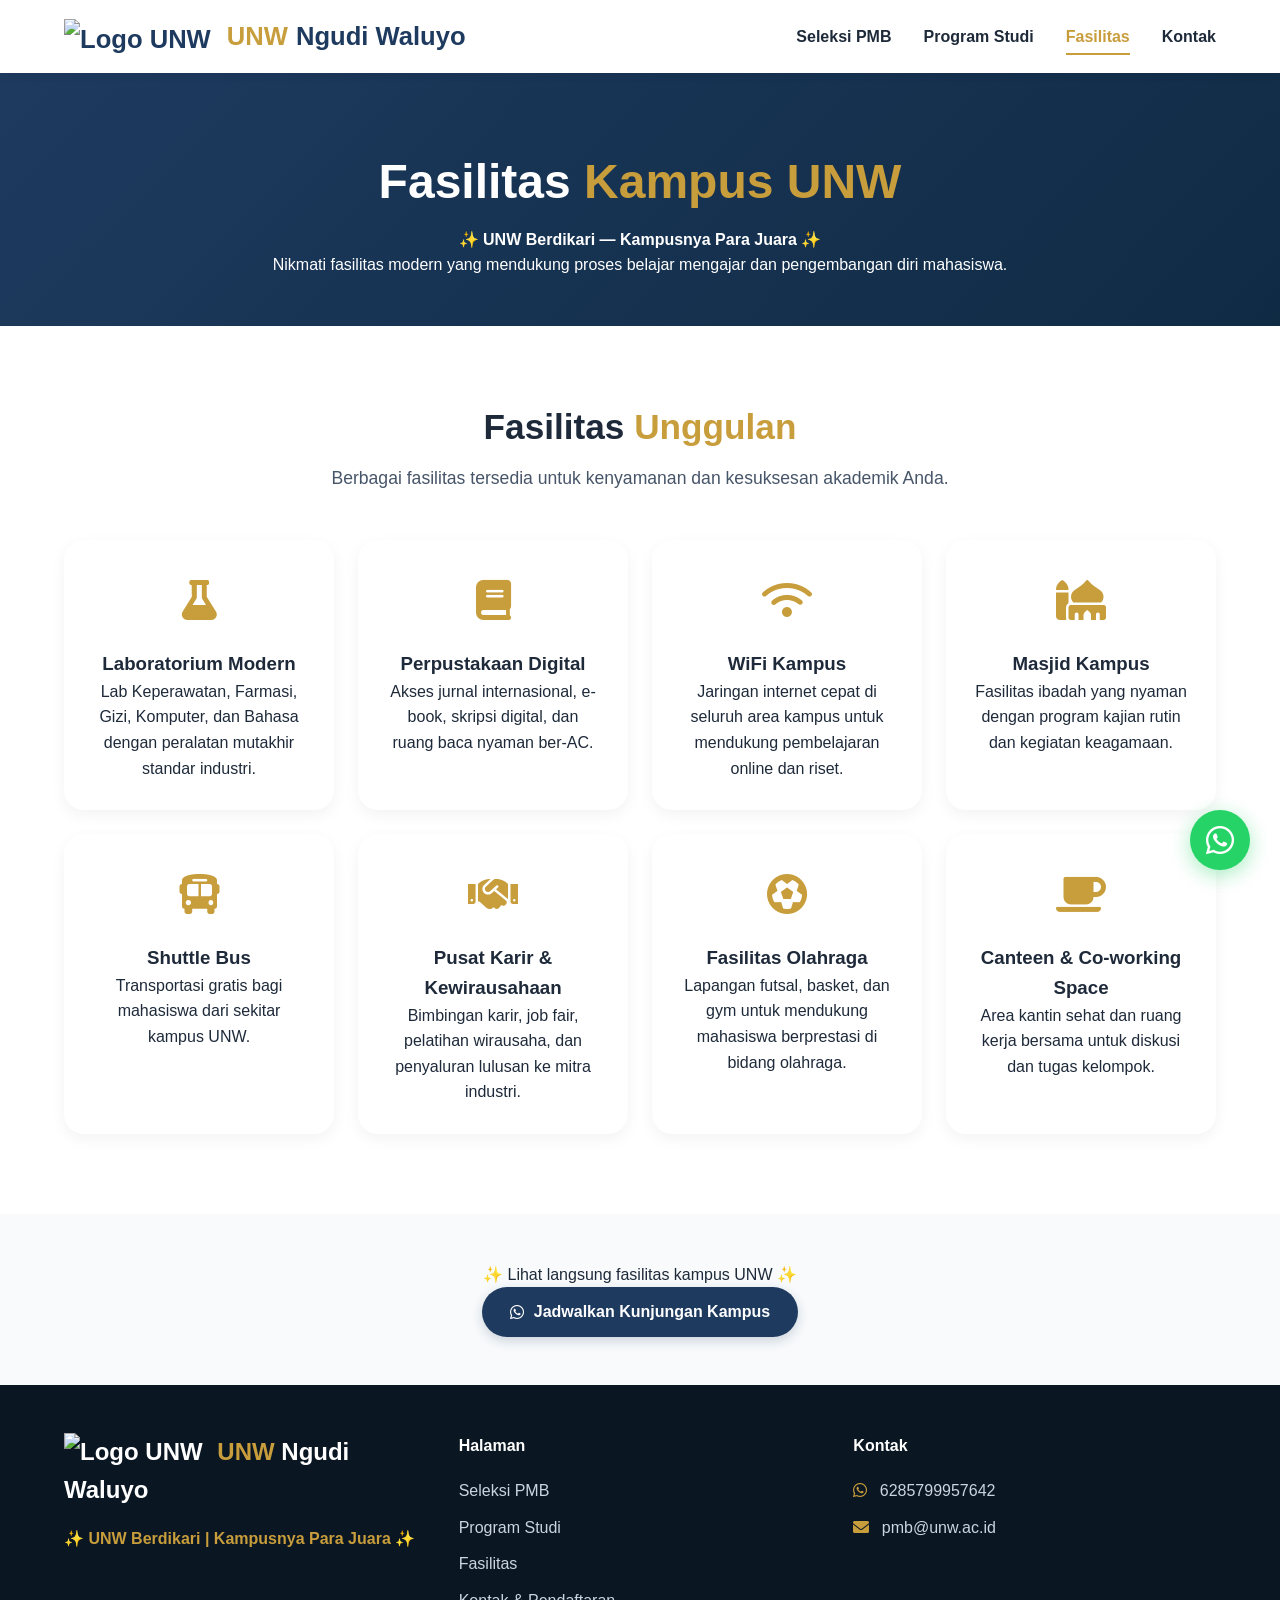
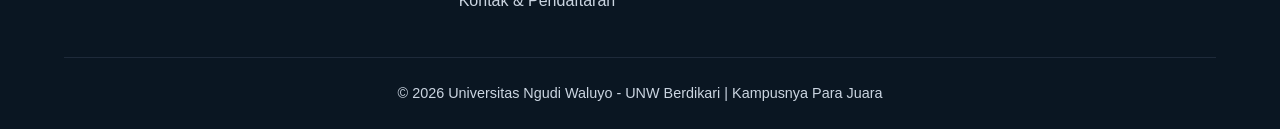
==== fasilitas.html @ 2a67b384 "tambahan halaman" ====
<!DOCTYPE html>
<html lang="id">
<head>
    <meta charset="UTF-8">
    <meta name="viewport" content="width=device-width, initial-scale=1.0, user-scalable=yes">
    <meta name="description" content="Fasilitas Kampus Universitas Ngudi Waluyo (UNW) - UNW Berdikari: Kampusnya Para Juara. Laboratorium modern, perpustakaan digital, ruang kuliah nyaman, dan pusat karir. WA 6285799957642">
    <meta name="keywords" content="fasilitas UNW, lab UNW, perpustakaan UNW, kampus UNW, UNW Berdikari">
    <meta name="author" content="Universitas Ngudi Waluyo">
    <title>Fasilitas Kampus UNW | UNW Berdikari - Kampusnya Para Juara</title>
    
    <link rel="icon" type="image/png" href="https://unw.ac.id/_nuxt/unw.CC306KHJ.png">
    <link rel="stylesheet" href="style.css">
    <link rel="stylesheet" href="https://cdnjs.cloudflare.com/ajax/libs/font-awesome/6.0.0-beta3/css/all.min.css">
</head>
<body>

    <header class="navbar" id="navbar">
        <div class="container nav-container">
            <div class="logo">
                <a href="index.html">
                    <img src="https://unw.ac.id/_nuxt/unw.CC306KHJ.png" alt="Logo UNW" style="height: 35px; width: auto; margin-right: 8px;">
                    <span>UNW</span> Ngudi Waluyo
                </a>
            </div>
            <button class="mobile-toggle" id="mobileToggle" aria-label="Menu">
                <i class="fas fa-bars"></i>
            </button>
            <ul class="nav-menu" id="navMenu">
                <li><a href="index.html">Seleksi PMB</a></li>
                <li><a href="prodi.html">Program Studi</a></li>
                <li><a href="fasilitas.html" class="active">Fasilitas</a></li>
                <li><a href="kontak.html">Kontak</a></li>
            </ul>
        </div>
    </header>

    <main>
        <section class="hero-small">
            <div class="container">
                <h1 class="fade-in-up">Fasilitas <span class="highlight">Kampus UNW</span></h1>
                <p class="fade-in-up delay-1">✨ <strong>UNW Berdikari — Kampusnya Para Juara</strong> ✨</p>
                <p class="fade-in-up delay-2">Nikmati fasilitas modern yang mendukung proses belajar mengajar dan pengembangan diri mahasiswa.</p>
            </div>
        </section>

        <!-- FASILITAS UTAMA -->
        <section class="fasilitas-utama section-padding">
            <div class="container">
                <div class="section-header fade-in">
                    <h2>Fasilitas <span class="highlight">Unggulan</span></h2>
                    <p>Berbagai fasilitas tersedia untuk kenyamanan dan kesuksesan akademik Anda.</p>
                </div>
                <div class="fasilitas-grid">
                    <div class="fasilitas-card fade-in-up">
                        <div class="fasilitas-icon"><i class="fas fa-flask"></i></div>
                        <h3>Laboratorium Modern</h3>
                        <p>Lab Keperawatan, Farmasi, Gizi, Komputer, dan Bahasa dengan peralatan mutakhir standar industri.</p>
                    </div>
                    <div class="fasilitas-card fade-in-up delay-1">
                        <div class="fasilitas-icon"><i class="fas fa-book"></i></div>
                        <h3>Perpustakaan Digital</h3>
                        <p>Akses jurnal internasional, e-book, skripsi digital, dan ruang baca nyaman ber-AC.</p>
                    </div>
                    <div class="fasilitas-card fade-in-up delay-2">
                        <div class="fasilitas-icon"><i class="fas fa-wifi"></i></div>
                        <h3>WiFi Kampus</h3>
                        <p>Jaringan internet cepat di seluruh area kampus untuk mendukung pembelajaran online dan riset.</p>
                    </div>
                    <div class="fasilitas-card fade-in-up delay-3">
                        <div class="fasilitas-icon"><i class="fas fa-mosque"></i></div>
                        <h3>Masjid Kampus</h3>
                        <p>Fasilitas ibadah yang nyaman dengan program kajian rutin dan kegiatan keagamaan.</p>
                    </div>
                    <div class="fasilitas-card fade-in-up">
                        <div class="fasilitas-icon"><i class="fas fa-bus"></i></div>
                        <h3>Shuttle Bus</h3>
                        <p>Transportasi gratis bagi mahasiswa dari sekitar kampus UNW.</p>
                    </div>
                    <div class="fasilitas-card fade-in-up delay-1">
                        <div class="fasilitas-icon"><i class="fas fa-handshake"></i></div>
                        <h3>Pusat Karir & Kewirausahaan</h3>
                        <p>Bimbingan karir, job fair, pelatihan wirausaha, dan penyaluran lulusan ke mitra industri.</p>
                    </div>
                    <div class="fasilitas-card fade-in-up delay-2">
                        <div class="fasilitas-icon"><i class="fas fa-futbol"></i></div>
                        <h3>Fasilitas Olahraga</h3>
                        <p>Lapangan futsal, basket, dan gym untuk mendukung mahasiswa berprestasi di bidang olahraga.</p>
                    </div>
                    <div class="fasilitas-card fade-in-up delay-3">
                        <div class="fasilitas-icon"><i class="fas fa-coffee"></i></div>
                        <h3>Canteen & Co-working Space</h3>
                        <p>Area kantin sehat dan ruang kerja bersama untuk diskusi dan tugas kelompok.</p>
                    </div>
                </div>
            </div>
        </section>

        <!-- CTA -->
        <section class="cta-mini-section">
            <div class="container">
                <div class="cta-mini fade-in-up">
                    <p>✨ Lihat langsung fasilitas kampus UNW ✨</p>
                    <a href="https://wa.me/6285799957642" target="_blank" class="btn btn-primary"><i class="fab fa-whatsapp"></i> Jadwalkan Kunjungan Kampus</a>
                </div>
            </div>
        </section>
    </main>

    <footer class="footer">
        <div class="container">
            <div class="footer-grid">
                <div class="footer-col">
                    <div class="footer-logo">
                        <img src="https://unw.ac.id/_nuxt/unw.CC306KHJ.png" alt="Logo UNW" style="height: 35px; width: auto; margin-right: 8px;">
                        <span>UNW</span> Ngudi Waluyo
                    </div>
                    <p class="footer-tagline">✨ UNW Berdikari | Kampusnya Para Juara ✨</p>
                </div>
                <div class="footer-col">
                    <h4>Halaman</h4>
                    <ul>
                        <li><a href="index.html">Seleksi PMB</a></li>
                        <li><a href="prodi.html">Program Studi</a></li>
                        <li><a href="fasilitas.html">Fasilitas</a></li>
                        <li><a href="kontak.html">Kontak & Pendaftaran</a></li>
                    </ul>
                </div>
                <div class="footer-col">
                    <h4>Kontak</h4>
                    <ul>
                        <li><i class="fab fa-whatsapp"></i> 6285799957642</li>
                        <li><i class="fas fa-envelope"></i> pmb@unw.ac.id</li>
                    </ul>
                </div>
            </div>
            <div class="footer-bottom">
                <p>&copy; 2026 Universitas Ngudi Waluyo - UNW Berdikari | Kampusnya Para Juara</p>
            </div>
        </div>
    </footer>

    <a href="https://wa.me/6285799957642" target="_blank" class="floating-wa">
        <i class="fab fa-whatsapp"></i>
        <span class="tooltip-text">Info Fasilitas? WA 6285799957642</span>
    </a>

    <script src="script.js"></script>
</body>
</html>
---- style.css ----
/**
 * ═══════════════════════════════════════════════════════════════════
 * UNIVERSITAS NGUDI WALUYO (UNW) - PMB WEBSITE
 * ═══════════════════════════════════════════════════════════════════
 * Tagline: UNW Berdikari (Berbudaya Sehat, Disiplin, Karakter Unggul, Mandiri)
 * Semboyan: Kampusnya Para Juara
 * ═══════════════════════════════════════════════════════════════════
 */

/* ==================== RESET CSS ==================== */
* {
    margin: 0;
    padding: 0;
    box-sizing: border-box;
}

/* ==================== VARIABEL WARNA ==================== */
:root {
    --primary: #1e3a5f;
    --primary-dark: #0f2b44;
    --primary-light: #2c5a8c;
    --secondary: #c89d3c;
    --secondary-light: #e0b354;
    --accent-gold: #ffd700;
    --text-dark: #1e2a3a;
    --text-gray: #475569;
    --bg-light: #f8fafc;
    --white: #ffffff;
    --shadow: 0 20px 35px -10px rgba(0, 0, 0, 0.1);
    --shadow-hover: 0 25px 40px -12px rgba(0, 0, 0, 0.15);
    --transition: all 0.3s ease;
}

/* ==================== GAYA DASAR ==================== */
body {
    font-family: 'Segoe UI', Roboto, 'Helvetica Neue', sans-serif;
    line-height: 1.6;
    color: var(--text-dark);
    overflow-x: hidden;
}

html {
    scroll-behavior: smooth;
}

.container {
    max-width: 1200px;
    margin: 0 auto;
    padding: 0 24px;
}

/* ==================== TYPOGRAPHY ==================== */
h1 {
    font-size: 3rem;
    margin-bottom: 1rem;
    font-weight: 700;
    line-height: 1.2;
}

h2 {
    font-size: 2.2rem;
    margin-bottom: 1rem;
    font-weight: 700;
    line-height: 1.2;
}

.highlight {
    color: var(--secondary);
}

.section-header {
    text-align: center;
    margin-bottom: 3rem;
}

.section-header p {
    font-size: 1.1rem;
    color: var(--text-gray);
    max-width: 700px;
    margin: 0 auto;
}

.section-padding {
    padding: 5rem 0;
}

.bg-light {
    background-color: var(--bg-light);
}

/* ==================== TAGLINE UNW BERDIKARI ==================== */
.tagline {
    font-size: 1.2rem;
    color: var(--secondary);
    margin-bottom: 1rem;
    font-style: italic;
}

.footer-tagline {
    color: var(--secondary);
    font-weight: bold;
    margin-top: 5px;
}

/* ==================== BUTTONS ==================== */
.btn {
    display: inline-flex;
    align-items: center;
    gap: 10px;
    padding: 12px 28px;
    border-radius: 40px;
    font-weight: 600;
    text-decoration: none;
    transition: var(--transition);
    cursor: pointer;
    border: none;
    font-size: 1rem;
}

.btn-primary {
    background: var(--primary);
    color: white;
    box-shadow: 0 4px 12px rgba(30, 58, 95, 0.2);
}

.btn-primary:hover {
    background: var(--primary-dark);
    transform: translateY(-3px);
    box-shadow: 0 10px 20px rgba(0, 0, 0, 0.1);
}

.btn-outline {
    background: transparent;
    border: 2px solid var(--primary);
    color: var(--primary);
}

.btn-outline:hover {
    background: var(--primary);
    color: white;
    transform: translateY(-3px);
}

.btn-wa {
    background: #25D366;
    color: white;
}

.btn-wa:hover {
    background: #128C7E;
    transform: translateY(-3px);
}

.btn-large {
    padding: 14px 36px;
    font-size: 1.1rem;
}

.btn-block {
    width: 100%;
    justify-content: center;
}

/* ==================== NAVBAR STICKY ==================== */
.navbar {
    background: var(--white);
    box-shadow: 0 2px 10px rgba(0, 0, 0, 0.05);
    position: sticky;
    top: 0;
    width: 100%;
    z-index: 1000;
    transition: var(--transition);
}

.nav-container {
    display: flex;
    justify-content: space-between;
    align-items: center;
    padding: 1rem 24px;
}

.logo a {
    font-size: 1.6rem;
    font-weight: 800;
    text-decoration: none;
    color: var(--primary);
    display: flex;
    align-items: center;
    gap: 8px;
}

.logo span {
    color: var(--secondary);
}

.nav-menu {
    display: flex;
    gap: 2rem;
    list-style: none;
}

.nav-menu a {
    text-decoration: none;
    color: var(--text-dark);
    font-weight: 600;
    transition: var(--transition);
    padding: 8px 0;
}

.nav-menu a:hover,
.nav-menu a.active {
    color: var(--secondary);
    border-bottom: 2px solid var(--secondary);
}

.mobile-toggle {
    display: none;
    background: none;
    border: none;
    font-size: 1.8rem;
    cursor: pointer;
    color: var(--primary);
}

/* ==================== HERO SECTION ==================== */
.hero {
    padding: 4rem 0 5rem;
    background: linear-gradient(135deg, #f0f9ff 0%, #e6f0fa 100%);
}

.hero-grid {
    display: grid;
    grid-template-columns: 1fr 1fr;
    align-items: center;
    gap: 3rem;
}

.hero-badge {
    background: var(--secondary-light);
    color: var(--primary-dark);
    display: inline-block;
    padding: 5px 15px;
    border-radius: 30px;
    font-size: 0.8rem;
    font-weight: bold;
    margin-bottom: 1rem;
}

.hero-content h1 {
    font-size: 2.8rem;
}

.hero-buttons {
    display: flex;
    gap: 1rem;
    margin-top: 2rem;
    flex-wrap: wrap;
}

.hero-image img {
    width: 100%;
    border-radius: 20px;
    box-shadow: var(--shadow);
}

/* ==================== NILAI BERDIKARI ==================== */
.berdikari-grid {
    display: grid;
    grid-template-columns: repeat(4, 1fr);
    gap: 2rem;
}

.berdikari-card {
    background: white;
    padding: 2rem;
    border-radius: 20px;
    text-align: center;
    transition: var(--transition);
    box-shadow: 0 5px 20px rgba(0, 0, 0, 0.05);
    border-bottom: 4px solid var(--secondary);
}

.berdikari-card:hover {
    transform: translateY(-10px);
    box-shadow: var(--shadow-hover);
}

.berdikari-icon {
    font-size: 2.8rem;
    color: var(--secondary);
    margin-bottom: 1rem;
}

/* ==================== JALUR PENDAFTARAN ==================== */
.jalur-grid {
    display: grid;
    grid-template-columns: repeat(4, 1fr);
    gap: 1.5rem;
}

.jalur-card {
    background: white;
    padding: 2rem;
    border-radius: 20px;
    text-align: center;
    transition: var(--transition);
    box-shadow: 0 5px 15px rgba(0, 0, 0, 0.05);
    position: relative;
}

.jalur-card:hover {
    transform: translateY(-8px);
    box-shadow: var(--shadow-hover);
}

.jalur-card i {
    font-size: 2.5rem;
    color: var(--secondary);
    margin-bottom: 1rem;
}

.jalur-badge {
    display: inline-block;
    background: var(--secondary-light);
    color: var(--primary-dark);
    font-size: 0.7rem;
    font-weight: bold;
    padding: 4px 12px;
    border-radius: 30px;
    margin-top: 1rem;
}

/* ==================== TIMELINE ==================== */
.timeline {
    max-width: 800px;
    margin: 0 auto;
}

.timeline-item {
    display: flex;
    gap: 2rem;
    margin-bottom: 2rem;
    background: white;
    border-radius: 16px;
    padding: 1.5rem;
    box-shadow: 0 5px 15px rgba(0, 0, 0, 0.05);
}

.timeline-date {
    background: var(--secondary);
    color: var(--primary-dark);
    padding: 8px 16px;
    border-radius: 30px;
    font-weight: bold;
    white-space: nowrap;
    height: fit-content;
}

.badge-early {
    background: #2e7d32;
    color: white;
    font-size: 0.7rem;
    padding: 2px 8px;
    border-radius: 20px;
    margin-left: 8px;
}

/* ==================== BEASISWA ==================== */
.beasiswa-grid {
    display: grid;
    grid-template-columns: repeat(3, 1fr);
    gap: 1.5rem;
}

.beasiswa-card {
    background: linear-gradient(135deg, var(--primary), var(--primary-dark));
    color: white;
    padding: 2rem;
    border-radius: 20px;
    text-align: center;
    transition: var(--transition);
}

.beasiswa-card:hover {
    transform: translateY(-5px);
}

.beasiswa-card i {
    font-size: 2.5rem;
    color: var(--secondary);
    margin-bottom: 1rem;
}

/* ==================== SYARAT PENDAFTARAN ==================== */
.syarat-grid {
    display: grid;
    grid-template-columns: repeat(3, 1fr);
    gap: 1rem;
}

.syarat-item {
    background: white;
    padding: 1rem;
    border-radius: 12px;
    display: flex;
    align-items: center;
    gap: 12px;
    transition: var(--transition);
}

.syarat-item i {
    font-size: 1.5rem;
    color: var(--secondary);
}

.syarat-item:hover {
    transform: translateX(5px);
    box-shadow: 0 2px 8px rgba(0, 0, 0, 0.05);
}

/* ==================== CTA SECTION ==================== */
.cta-section {
    background: linear-gradient(120deg, var(--primary-dark), var(--primary));
    color: white;
    padding: 5rem 0;
    text-align: center;
}

.cta-container {
    max-width: 800px;
}

.cta-content h2 {
    font-size: 2.5rem;
    margin-bottom: 1rem;
}

.cta-buttons {
    display: flex;
    gap: 1.5rem;
    justify-content: center;
    flex-wrap: wrap;
}

.cta-section .btn-primary {
    background: var(--secondary);
    color: var(--primary-dark);
}

.cta-section .btn-primary:hover {
    background: var(--secondary-light);
}

/* ==================== FOOTER ==================== */
.footer {
    background: #0a1622;
    color: #cbd5e1;
    padding-top: 3rem;
}

.footer-grid {
    display: grid;
    grid-template-columns: repeat(auto-fit, minmax(250px, 1fr));
    gap: 2rem;
    padding-bottom: 2rem;
}

.footer-logo {
    font-size: 1.5rem;
    font-weight: bold;
    color: white;
    margin-bottom: 1rem;
}

.footer-logo span {
    color: var(--secondary);
}

.footer-col h4 {
    color: white;
    margin-bottom: 1.2rem;
}

.footer-col ul {
    list-style: none;
}

.footer-col li {
    margin-bottom: 0.7rem;
}

.footer-col a {
    text-decoration: none;
    color: #cbd5e1;
    transition: var(--transition);
}

.footer-col a:hover {
    color: var(--secondary);
}

.footer-col i {
    margin-right: 8px;
    color: var(--secondary);
}

.footer-bottom {
    text-align: center;
    padding: 1.5rem 0;
    border-top: 1px solid #1e2a3a;
    font-size: 0.9rem;
}

.social-links {
    display: flex;
    gap: 1rem;
    margin-top: 1.5rem;
}

.social-links a {
    background: #1e2a3a;
    color: white;
    width: 36px;
    height: 36px;
    display: inline-flex;
    align-items: center;
    justify-content: center;
    border-radius: 50%;
    transition: var(--transition);
}

.social-links a:hover {
    background: var(--secondary);
    transform: translateY(-3px);
}

/* ==================== FLOATING WHATSAPP ==================== */
.floating-wa {
    position: fixed;
    bottom: 30px;
    right: 30px;
    background: #25D366;
    width: 60px;
    height: 60px;
    border-radius: 50%;
    display: flex;
    align-items: center;
    justify-content: center;
    font-size: 2rem;
    color: white;
    text-decoration: none;
    box-shadow: 0 5px 20px rgba(37, 211, 102, 0.4);
    transition: all 0.3s ease;
    z-index: 999;
}

.floating-wa:hover {
    transform: scale(1.1);
    background: #128C7E;
}

.tooltip-text {
    position: absolute;
    right: 70px;
    background: #1e2a3a;
    color: white;
    padding: 5px 12px;
    border-radius: 20px;
    font-size: 0.8rem;
    white-space: nowrap;
    opacity: 0;
    visibility: hidden;
    transition: 0.2s;
}

.floating-wa:hover .tooltip-text {
    opacity: 1;
    visibility: visible;
}

/* ==================== HALAMAN PRODI ==================== */
.hero-small {
    background: linear-gradient(135deg, var(--primary) 0%, var(--primary-dark) 100%);
    padding: 5rem 0 3rem;
    text-align: center;
    color: white;
}

.hero-small h1 {
    color: white;
}

.filter-section {
    padding: 2rem 0;
}

.filter-buttons {
    display: flex;
    justify-content: center;
    gap: 1rem;
    flex-wrap: wrap;
}

.filter-btn {
    background: transparent;
    border: 2px solid var(--primary);
    color: var(--primary);
    padding: 8px 24px;
    border-radius: 40px;
    font-weight: 600;
    cursor: pointer;
    transition: var(--transition);
}

.filter-btn.active,
.filter-btn:hover {
    background: var(--primary);
    color: white;
}

.prodi-grid {
    display: grid;
    grid-template-columns: repeat(auto-fill, minmax(340px, 1fr));
    gap: 2rem;
}

.prodi-card {
    background: white;
    border-radius: 24px;
    padding: 1.8rem;
    transition: var(--transition);
    border: 1px solid #eef2f6;
    box-shadow: 0 5px 15px rgba(0, 0, 0, 0.02);
}

.prodi-card:hover {
    transform: translateY(-8px);
    box-shadow: var(--shadow-hover);
}

.featured-card {
    border-left: 4px solid var(--secondary);
    position: relative;
}

.featured-star {
    background: var(--secondary-light);
    color: var(--primary-dark);
    font-size: 0.7rem;
    font-weight: bold;
    padding: 3px 10px;
    border-radius: 30px;
    margin-left: 10px;
    display: inline-block;
}

.featured-star i {
    color: #ffc107;
    margin-right: 4px;
}

.prodi-icon {
    font-size: 2.5rem;
    color: var(--secondary);
    margin-bottom: 1rem;
}

.prodi-card h3 {
    font-size: 1.3rem;
    margin-bottom: 1rem;
    color: var(--primary);
}

.prodi-desc {
    color: var(--text-gray);
    margin-bottom: 1.2rem;
    font-size: 0.95rem;
}

.prospek {
    background: #f0f4f9;
    padding: 1rem;
    border-radius: 16px;
    margin-top: 1rem;
    font-size: 0.9rem;
}

.prospek i {
    color: var(--secondary);
    margin-right: 5px;
}

/* ==================== AKREDITASI BADGE ==================== */
.akreditasi-badge {
    display: inline-block;
    background: #e0b354;
    color: #1e2a3a;
    font-size: 0.7rem;
    font-weight: bold;
    padding: 3px 10px;
    border-radius: 30px;
    margin-left: 10px;
    vertical-align: middle;
}

.akreditasi-badge.akreditasi-a {
    background: #2e7d32;
    color: white;
}

.akreditasi-badge.akreditasi-baik-sekali {
    background: #0288d1;
    color: white;
}

.akreditasi-badge.akreditasi-proses {
    background: #ed6c02;
    color: white;
}

.sumber-data {
    font-size: 0.7rem;
    color: #6c757d;
    margin-top: 12px;
    padding-top: 8px;
    border-top: 1px solid #eef2f6;
    font-style: italic;
}

/* ==================== INFO TAMBAHAN ==================== */
.info-tambahan {
    margin-top: 3rem;
    margin-bottom: 2rem;
}

.info-box {
    background: #e8f0fe;
    border-left: 4px solid var(--secondary);
    padding: 1.2rem 1.5rem;
    border-radius: 16px;
    display: flex;
    gap: 15px;
    align-items: flex-start;
}

.info-box i {
    font-size: 1.5rem;
    color: var(--secondary);
    margin-top: 3px;
}

/* ==================== HALAMAN FASILITAS ==================== */
.fasilitas-grid {
    display: grid;
    grid-template-columns: repeat(4, 1fr);
    gap: 1.5rem;
}

.fasilitas-card {
    background: white;
    padding: 1.8rem;
    border-radius: 20px;
    text-align: center;
    transition: var(--transition);
    box-shadow: 0 5px 15px rgba(0, 0, 0, 0.05);
}

.fasilitas-card:hover {
    transform: translateY(-8px);
    box-shadow: var(--shadow-hover);
}

.fasilitas-icon {
    font-size: 2.5rem;
    color: var(--secondary);
    margin-bottom: 1rem;
}

.cta-mini-section {
    padding: 3rem 0;
    background: var(--bg-light);
    text-align: center;
}

/* ==================== HALAMAN KONTAK ==================== */
.kontak-grid {
    display: grid;
    grid-template-columns: 1fr 1fr;
    gap: 3rem;
}

.kontak-info {
    background: white;
    padding: 2rem;
    border-radius: 24px;
    box-shadow: var(--shadow);
}

.info-list {
    margin-top: 1.5rem;
}

.info-item {
    display: flex;
    gap: 1rem;
    margin-bottom: 1.5rem;
    padding-bottom: 1rem;
    border-bottom: 1px solid #eef2f6;
}

.info-item i {
    font-size: 1.5rem;
    color: var(--secondary);
}

.info-item h3 {
    font-size: 1rem;
    margin-bottom: 5px;
}

.info-item p, .info-item a {
    color: var(--text-gray);
    text-decoration: none;
}

.kontak-form {
    background: white;
    padding: 2rem;
    border-radius: 24px;
    box-shadow: var(--shadow);
}

.form-group {
    margin-bottom: 1rem;
}

.form-group input,
.form-group select {
    width: 100%;
    padding: 12px 16px;
    border: 1px solid #ddd;
    border-radius: 12px;
    font-size: 1rem;
    transition: var(--transition);
}

.form-group input:focus,
.form-group select:focus {
    outline: none;
    border-color: var(--secondary);
    box-shadow: 0 0 0 3px rgba(200, 157, 60, 0.2);
}

.form-note {
    font-size: 0.8rem;
    text-align: center;
    margin-top: 1rem;
    color: var(--text-gray);
}

.cta-wa-section {
    padding: 3rem 0;
    background: linear-gradient(135deg, #25D36610, #128C7E10);
}

.cta-wa-box {
    background: white;
    padding: 2rem;
    border-radius: 24px;
    text-align: center;
    box-shadow: var(--shadow);
}

.cta-wa-box i {
    font-size: 3rem;
    color: #25D366;
    margin-bottom: 1rem;
}

/* ==================== ANIMASI FADE-IN ==================== */
.fade-in-up {
    opacity: 0;
    transform: translateY(30px);
    transition: opacity 0.7s ease, transform 0.7s ease;
}

.fade-in-up.visible {
    opacity: 1;
    transform: translateY(0);
}

.delay-1 { transition-delay: 0.1s; }
.delay-2 { transition-delay: 0.2s; }
.delay-3 { transition-delay: 0.3s; }

/* ==================== BACK TO TOP BUTTON ==================== */
.back-to-top {
    position: fixed;
    bottom: 100px;
    right: 30px;
    width: 45px;
    height: 45px;
    border-radius: 50%;
    background: var(--secondary);
    color: white;
    border: none;
    cursor: pointer;
    z-index: 999;
    opacity: 0;
    visibility: hidden;
    transition: all 0.3s ease;
    box-shadow: 0 4px 12px rgba(0, 0, 0, 0.15);
    font-size: 1.2rem;
}

.back-to-top:hover {
    background: var(--secondary-light);
    transform: translateY(-3px);
}

/* ==================== RESPONSIVE ==================== */
@media (max-width: 992px) {
    .berdikari-grid {
        grid-template-columns: repeat(2, 1fr);
    }
    .jalur-grid {
        grid-template-columns: repeat(2, 1fr);
    }
    .beasiswa-grid {
        grid-template-columns: repeat(2, 1fr);
    }
    .fasilitas-grid {
        grid-template-columns: repeat(2, 1fr);
    }
    .kontak-grid {
        grid-template-columns: 1fr;
    }
}

@media (max-width: 768px) {
    .mobile-toggle {
        display: block;
    }
    
    .nav-menu {
        position: fixed;
        top: 70px;
        left: -100%;
        width: 80%;
        height: calc(100vh - 70px);
        background: white;
        flex-direction: column;
        padding: 2rem;
        gap: 1.5rem;
        box-shadow: 2px 0 20px rgba(0, 0, 0, 0.1);
        transition: left 0.3s ease;
        z-index: 1000;
    }
    
    .nav-menu.active {
        left: 0;
    }
    
    .hero-grid {
        grid-template-columns: 1fr;
        text-align: center;
    }
    
    .hero-buttons {
        justify-content: center;
    }
    
    h1 {
        font-size: 2rem;
    }
    
    h2 {
        font-size: 1.6rem;
    }
    
    .section-padding {
        padding: 3rem 0;
    }
    
    .berdikari-grid,
    .jalur-grid,
    .beasiswa-grid,
    .fasilitas-grid {
        grid-template-columns: 1fr;
    }
    
    .syarat-grid {
        grid-template-columns: 1fr;
    }
    
    .timeline-item {
        flex-direction: column;
        text-align: center;
    }
    
    .timeline-date {
        align-self: center;
    }
    
    .prodi-grid {
        grid-template-columns: 1fr;
    }
    
    .floating-wa {
        width: 50px;
        height: 50px;
        font-size: 1.6rem;
        bottom: 20px;
        right: 20px;
    }
    
    .tooltip-text {
        display: none;
    }
}

@media (min-width: 769px) and (max-width: 1024px) {
    .prodi-grid {
        grid-template-columns: repeat(2, 1fr);
    }
    .berdikari-grid {
        grid-template-columns: repeat(2, 1fr);
    }
}
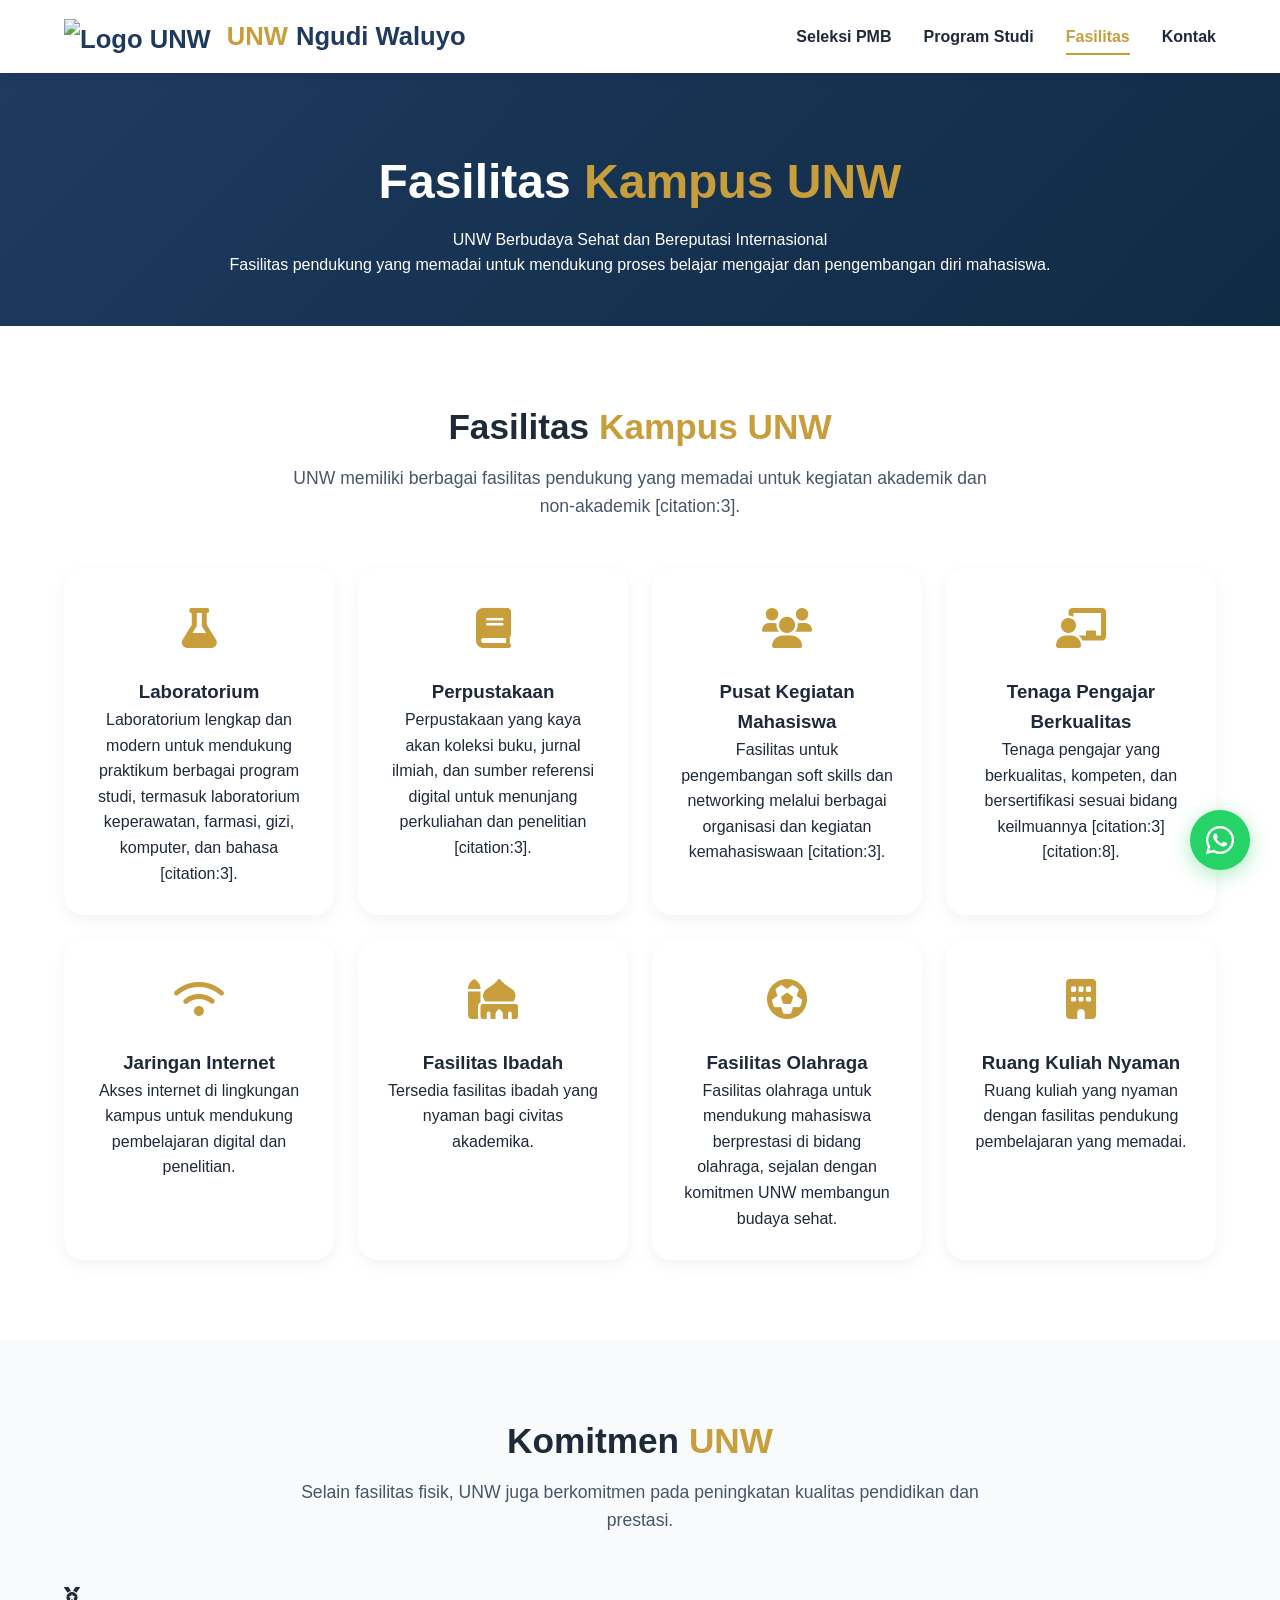
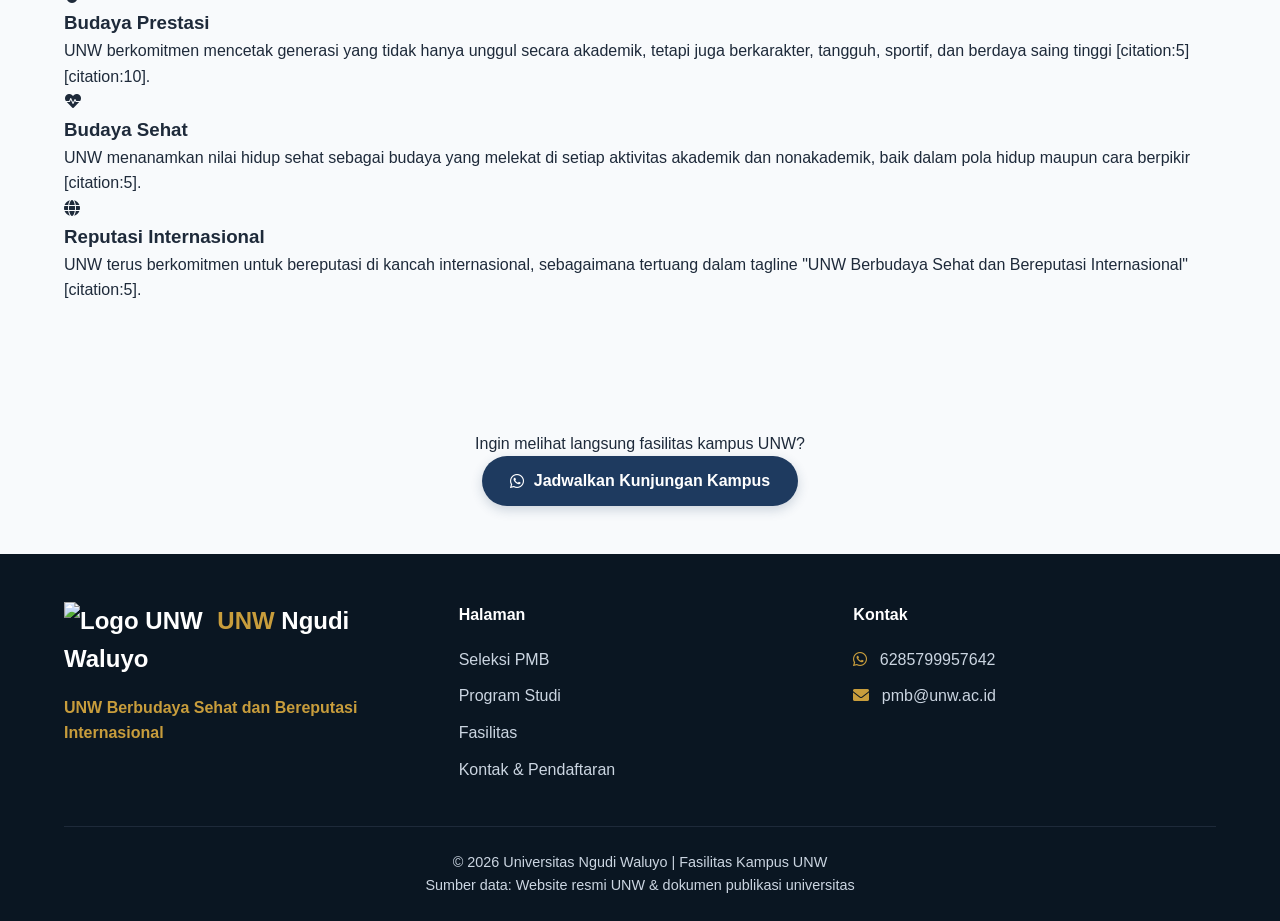
==== commit 735faa19: "perbaikan halaman" ====
--- a/fasilitas.html
+++ b/fasilitas.html
@@ -3,10 +3,10 @@
 <head>
     <meta charset="UTF-8">
     <meta name="viewport" content="width=device-width, initial-scale=1.0, user-scalable=yes">
-    <meta name="description" content="Fasilitas Kampus Universitas Ngudi Waluyo (UNW) - UNW Berdikari: Kampusnya Para Juara. Laboratorium modern, perpustakaan digital, ruang kuliah nyaman, dan pusat karir. WA 6285799957642">
-    <meta name="keywords" content="fasilitas UNW, lab UNW, perpustakaan UNW, kampus UNW, UNW Berdikari">
+    <meta name="description" content="Fasilitas Kampus Universitas Ngudi Waluyo (UNW) - Laboratorium modern, perpustakaan, ruang kuliah, pusat kegiatan mahasiswa, dan tenaga pengajar berkualitas.">
+    <meta name="keywords" content="fasilitas UNW, lab UNW, perpustakaan UNW, kampus UNW">
     <meta name="author" content="Universitas Ngudi Waluyo">
-    <title>Fasilitas Kampus UNW | UNW Berdikari - Kampusnya Para Juara</title>
+    <title>Fasilitas Kampus UNW | Universitas Ngudi Waluyo</title>
     
     <link rel="icon" type="image/png" href="https://unw.ac.id/_nuxt/unw.CC306KHJ.png">
     <link rel="stylesheet" href="style.css">
@@ -38,8 +38,8 @@
         <section class="hero-small">
             <div class="container">
                 <h1 class="fade-in-up">Fasilitas <span class="highlight">Kampus UNW</span></h1>
-                <p class="fade-in-up delay-1">✨ <strong>UNW Berdikari — Kampusnya Para Juara</strong> ✨</p>
-                <p class="fade-in-up delay-2">Nikmati fasilitas modern yang mendukung proses belajar mengajar dan pengembangan diri mahasiswa.</p>
+                <p class="fade-in-up delay-1">UNW Berbudaya Sehat dan Bereputasi Internasional</p>
+                <p class="fade-in-up delay-2">Fasilitas pendukung yang memadai untuk mendukung proses belajar mengajar dan pengembangan diri mahasiswa.</p>
             </div>
         </section>
 
@@ -47,49 +47,76 @@
         <section class="fasilitas-utama section-padding">
             <div class="container">
                 <div class="section-header fade-in">
-                    <h2>Fasilitas <span class="highlight">Unggulan</span></h2>
-                    <p>Berbagai fasilitas tersedia untuk kenyamanan dan kesuksesan akademik Anda.</p>
+                    <h2>Fasilitas <span class="highlight">Kampus UNW</span></h2>
+                    <p>UNW memiliki berbagai fasilitas pendukung yang memadai untuk kegiatan akademik dan non-akademik [citation:3].</p>
                 </div>
                 <div class="fasilitas-grid">
                     <div class="fasilitas-card fade-in-up">
                         <div class="fasilitas-icon"><i class="fas fa-flask"></i></div>
-                        <h3>Laboratorium Modern</h3>
-                        <p>Lab Keperawatan, Farmasi, Gizi, Komputer, dan Bahasa dengan peralatan mutakhir standar industri.</p>
+                        <h3>Laboratorium</h3>
+                        <p>Laboratorium lengkap dan modern untuk mendukung praktikum berbagai program studi, termasuk laboratorium keperawatan, farmasi, gizi, komputer, dan bahasa [citation:3].</p>
                     </div>
                     <div class="fasilitas-card fade-in-up delay-1">
                         <div class="fasilitas-icon"><i class="fas fa-book"></i></div>
-                        <h3>Perpustakaan Digital</h3>
-                        <p>Akses jurnal internasional, e-book, skripsi digital, dan ruang baca nyaman ber-AC.</p>
+                        <h3>Perpustakaan</h3>
+                        <p>Perpustakaan yang kaya akan koleksi buku, jurnal ilmiah, dan sumber referensi digital untuk menunjang perkuliahan dan penelitian [citation:3].</p>
                     </div>
                     <div class="fasilitas-card fade-in-up delay-2">
-                        <div class="fasilitas-icon"><i class="fas fa-wifi"></i></div>
-                        <h3>WiFi Kampus</h3>
-                        <p>Jaringan internet cepat di seluruh area kampus untuk mendukung pembelajaran online dan riset.</p>
+                        <div class="fasilitas-icon"><i class="fas fa-users"></i></div>
+                        <h3>Pusat Kegiatan Mahasiswa</h3>
+                        <p>Fasilitas untuk pengembangan soft skills dan networking melalui berbagai organisasi dan kegiatan kemahasiswaan [citation:3].</p>
                     </div>
                     <div class="fasilitas-card fade-in-up delay-3">
-                        <div class="fasilitas-icon"><i class="fas fa-mosque"></i></div>
-                        <h3>Masjid Kampus</h3>
-                        <p>Fasilitas ibadah yang nyaman dengan program kajian rutin dan kegiatan keagamaan.</p>
+                        <div class="fasilitas-icon"><i class="fas fa-chalkboard-teacher"></i></div>
+                        <h3>Tenaga Pengajar Berkualitas</h3>
+                        <p>Tenaga pengajar yang berkualitas, kompeten, dan bersertifikasi sesuai bidang keilmuannya [citation:3][citation:8].</p>
                     </div>
                     <div class="fasilitas-card fade-in-up">
-                        <div class="fasilitas-icon"><i class="fas fa-bus"></i></div>
-                        <h3>Shuttle Bus</h3>
-                        <p>Transportasi gratis bagi mahasiswa dari sekitar kampus UNW.</p>
+                        <div class="fasilitas-icon"><i class="fas fa-wifi"></i></div>
+                        <h3>Jaringan Internet</h3>
+                        <p>Akses internet di lingkungan kampus untuk mendukung pembelajaran digital dan penelitian.</p>
                     </div>
                     <div class="fasilitas-card fade-in-up delay-1">
-                        <div class="fasilitas-icon"><i class="fas fa-handshake"></i></div>
-                        <h3>Pusat Karir & Kewirausahaan</h3>
-                        <p>Bimbingan karir, job fair, pelatihan wirausaha, dan penyaluran lulusan ke mitra industri.</p>
+                        <div class="fasilitas-icon"><i class="fas fa-mosque"></i></div>
+                        <h3>Fasilitas Ibadah</h3>
+                        <p>Tersedia fasilitas ibadah yang nyaman bagi civitas akademika.</p>
                     </div>
                     <div class="fasilitas-card fade-in-up delay-2">
                         <div class="fasilitas-icon"><i class="fas fa-futbol"></i></div>
                         <h3>Fasilitas Olahraga</h3>
-                        <p>Lapangan futsal, basket, dan gym untuk mendukung mahasiswa berprestasi di bidang olahraga.</p>
+                        <p>Fasilitas olahraga untuk mendukung mahasiswa berprestasi di bidang olahraga, sejalan dengan komitmen UNW membangun budaya sehat.</p>
                     </div>
                     <div class="fasilitas-card fade-in-up delay-3">
-                        <div class="fasilitas-icon"><i class="fas fa-coffee"></i></div>
-                        <h3>Canteen & Co-working Space</h3>
-                        <p>Area kantin sehat dan ruang kerja bersama untuk diskusi dan tugas kelompok.</p>
+                        <div class="fasilitas-icon"><i class="fas fa-building"></i></div>
+                        <h3>Ruang Kuliah Nyaman</h3>
+                        <p>Ruang kuliah yang nyaman dengan fasilitas pendukung pembelajaran yang memadai.</p>
+                    </div>
+                </div>
+            </div>
+        </section>
+
+        <!-- FASILITAS PENDUKUNG -->
+        <section class="fasilitas-pendukung section-padding bg-light">
+            <div class="container">
+                <div class="section-header fade-in">
+                    <h2>Komitmen <span class="highlight">UNW</span></h2>
+                    <p>Selain fasilitas fisik, UNW juga berkomitmen pada peningkatan kualitas pendidikan dan prestasi.</p>
+                </div>
+                <div class="komitmen-grid">
+                    <div class="komitmen-card fade-in-up">
+                        <i class="fas fa-medal"></i>
+                        <h3>Budaya Prestasi</h3>
+                        <p>UNW berkomitmen mencetak generasi yang tidak hanya unggul secara akademik, tetapi juga berkarakter, tangguh, sportif, dan berdaya saing tinggi [citation:5][citation:10].</p>
+                    </div>
+                    <div class="komitmen-card fade-in-up delay-1">
+                        <i class="fas fa-heartbeat"></i>
+                        <h3>Budaya Sehat</h3>
+                        <p>UNW menanamkan nilai hidup sehat sebagai budaya yang melekat di setiap aktivitas akademik dan nonakademik, baik dalam pola hidup maupun cara berpikir [citation:5].</p>
+                    </div>
+                    <div class="komitmen-card fade-in-up delay-2">
+                        <i class="fas fa-globe"></i>
+                        <h3>Reputasi Internasional</h3>
+                        <p>UNW terus berkomitmen untuk bereputasi di kancah internasional, sebagaimana tertuang dalam tagline "UNW Berbudaya Sehat dan Bereputasi Internasional" [citation:5].</p>
                     </div>
                 </div>
             </div>
@@ -99,7 +126,7 @@
         <section class="cta-mini-section">
             <div class="container">
                 <div class="cta-mini fade-in-up">
-                    <p>✨ Lihat langsung fasilitas kampus UNW ✨</p>
+                    <p>Ingin melihat langsung fasilitas kampus UNW?</p>
                     <a href="https://wa.me/6285799957642" target="_blank" class="btn btn-primary"><i class="fab fa-whatsapp"></i> Jadwalkan Kunjungan Kampus</a>
                 </div>
             </div>
@@ -114,7 +141,7 @@
                         <img src="https://unw.ac.id/_nuxt/unw.CC306KHJ.png" alt="Logo UNW" style="height: 35px; width: auto; margin-right: 8px;">
                         <span>UNW</span> Ngudi Waluyo
                     </div>
-                    <p class="footer-tagline">✨ UNW Berdikari | Kampusnya Para Juara ✨</p>
+                    <p class="footer-tagline">UNW Berbudaya Sehat dan Bereputasi Internasional</p>
                 </div>
                 <div class="footer-col">
                     <h4>Halaman</h4>
@@ -134,14 +161,15 @@
                 </div>
             </div>
             <div class="footer-bottom">
-                <p>&copy; 2026 Universitas Ngudi Waluyo - UNW Berdikari | Kampusnya Para Juara</p>
+                <p>&copy; 2026 Universitas Ngudi Waluyo | Fasilitas Kampus UNW</p>
+                <p>Sumber data: Website resmi UNW & dokumen publikasi universitas</p>
             </div>
         </div>
     </footer>
 
     <a href="https://wa.me/6285799957642" target="_blank" class="floating-wa">
         <i class="fab fa-whatsapp"></i>
-        <span class="tooltip-text">Info Fasilitas? WA 6285799957642</span>
+        <span class="tooltip-text">Info Fasilitas</span>
     </a>
 
     <script src="script.js"></script>
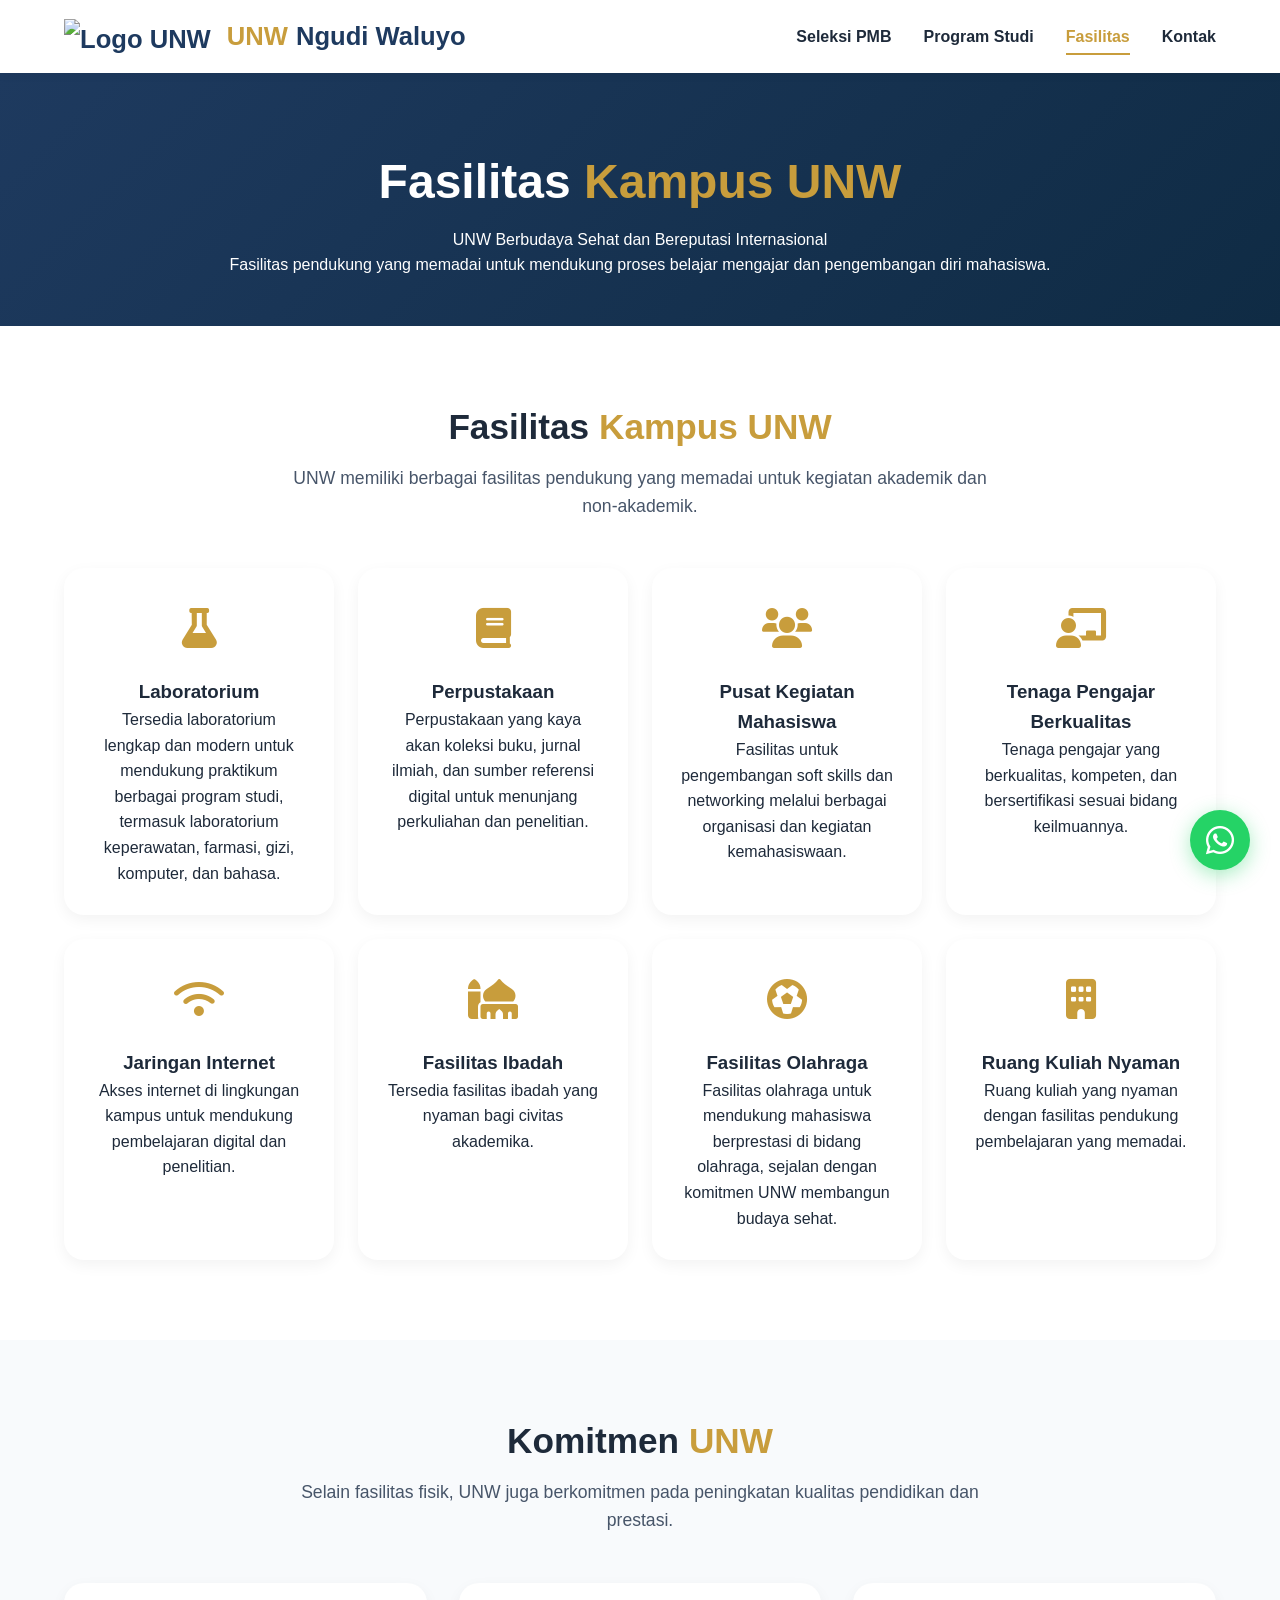
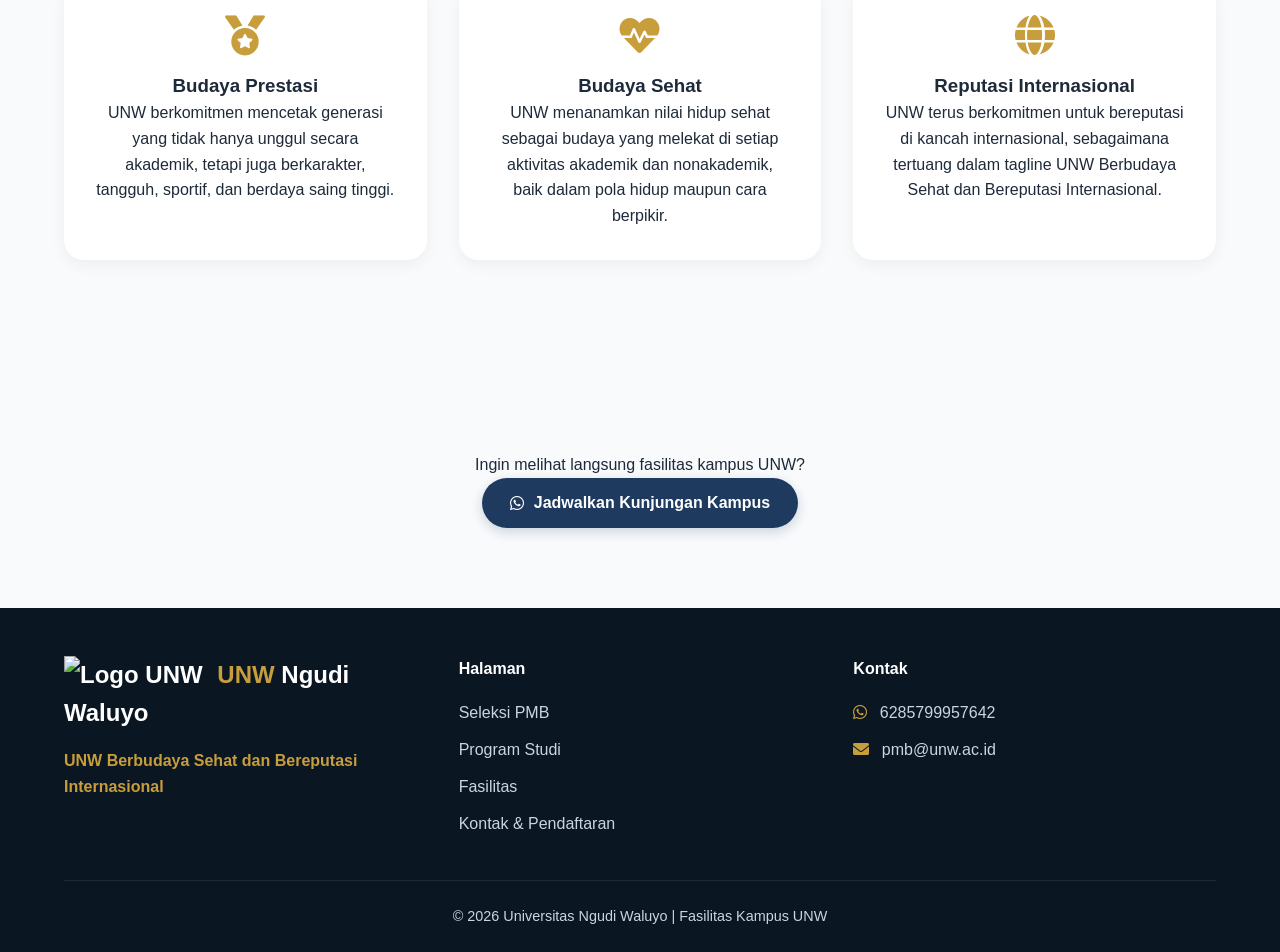
==== commit 386054d3: "perbaikan" ====
--- a/fasilitas.html
+++ b/fasilitas.html
@@ -43,33 +43,32 @@
             </div>
         </section>
 
-        <!-- FASILITAS UTAMA -->
         <section class="fasilitas-utama section-padding">
             <div class="container">
                 <div class="section-header fade-in">
                     <h2>Fasilitas <span class="highlight">Kampus UNW</span></h2>
-                    <p>UNW memiliki berbagai fasilitas pendukung yang memadai untuk kegiatan akademik dan non-akademik [citation:3].</p>
+                    <p>UNW memiliki berbagai fasilitas pendukung yang memadai untuk kegiatan akademik dan non-akademik.</p>
                 </div>
                 <div class="fasilitas-grid">
                     <div class="fasilitas-card fade-in-up">
                         <div class="fasilitas-icon"><i class="fas fa-flask"></i></div>
                         <h3>Laboratorium</h3>
-                        <p>Laboratorium lengkap dan modern untuk mendukung praktikum berbagai program studi, termasuk laboratorium keperawatan, farmasi, gizi, komputer, dan bahasa [citation:3].</p>
+                        <p>Tersedia laboratorium lengkap dan modern untuk mendukung praktikum berbagai program studi, termasuk laboratorium keperawatan, farmasi, gizi, komputer, dan bahasa.</p>
                     </div>
                     <div class="fasilitas-card fade-in-up delay-1">
                         <div class="fasilitas-icon"><i class="fas fa-book"></i></div>
                         <h3>Perpustakaan</h3>
-                        <p>Perpustakaan yang kaya akan koleksi buku, jurnal ilmiah, dan sumber referensi digital untuk menunjang perkuliahan dan penelitian [citation:3].</p>
+                        <p>Perpustakaan yang kaya akan koleksi buku, jurnal ilmiah, dan sumber referensi digital untuk menunjang perkuliahan dan penelitian.</p>
                     </div>
                     <div class="fasilitas-card fade-in-up delay-2">
                         <div class="fasilitas-icon"><i class="fas fa-users"></i></div>
                         <h3>Pusat Kegiatan Mahasiswa</h3>
-                        <p>Fasilitas untuk pengembangan soft skills dan networking melalui berbagai organisasi dan kegiatan kemahasiswaan [citation:3].</p>
+                        <p>Fasilitas untuk pengembangan soft skills dan networking melalui berbagai organisasi dan kegiatan kemahasiswaan.</p>
                     </div>
                     <div class="fasilitas-card fade-in-up delay-3">
                         <div class="fasilitas-icon"><i class="fas fa-chalkboard-teacher"></i></div>
                         <h3>Tenaga Pengajar Berkualitas</h3>
-                        <p>Tenaga pengajar yang berkualitas, kompeten, dan bersertifikasi sesuai bidang keilmuannya [citation:3][citation:8].</p>
+                        <p>Tenaga pengajar yang berkualitas, kompeten, dan bersertifikasi sesuai bidang keilmuannya.</p>
                     </div>
                     <div class="fasilitas-card fade-in-up">
                         <div class="fasilitas-icon"><i class="fas fa-wifi"></i></div>
@@ -95,7 +94,6 @@
             </div>
         </section>
 
-        <!-- FASILITAS PENDUKUNG -->
         <section class="fasilitas-pendukung section-padding bg-light">
             <div class="container">
                 <div class="section-header fade-in">
@@ -106,23 +104,22 @@
                     <div class="komitmen-card fade-in-up">
                         <i class="fas fa-medal"></i>
                         <h3>Budaya Prestasi</h3>
-                        <p>UNW berkomitmen mencetak generasi yang tidak hanya unggul secara akademik, tetapi juga berkarakter, tangguh, sportif, dan berdaya saing tinggi [citation:5][citation:10].</p>
+                        <p>UNW berkomitmen mencetak generasi yang tidak hanya unggul secara akademik, tetapi juga berkarakter, tangguh, sportif, dan berdaya saing tinggi.</p>
                     </div>
                     <div class="komitmen-card fade-in-up delay-1">
                         <i class="fas fa-heartbeat"></i>
                         <h3>Budaya Sehat</h3>
-                        <p>UNW menanamkan nilai hidup sehat sebagai budaya yang melekat di setiap aktivitas akademik dan nonakademik, baik dalam pola hidup maupun cara berpikir [citation:5].</p>
+                        <p>UNW menanamkan nilai hidup sehat sebagai budaya yang melekat di setiap aktivitas akademik dan nonakademik, baik dalam pola hidup maupun cara berpikir.</p>
                     </div>
                     <div class="komitmen-card fade-in-up delay-2">
                         <i class="fas fa-globe"></i>
                         <h3>Reputasi Internasional</h3>
-                        <p>UNW terus berkomitmen untuk bereputasi di kancah internasional, sebagaimana tertuang dalam tagline "UNW Berbudaya Sehat dan Bereputasi Internasional" [citation:5].</p>
+                        <p>UNW terus berkomitmen untuk bereputasi di kancah internasional, sebagaimana tertuang dalam tagline UNW Berbudaya Sehat dan Bereputasi Internasional.</p>
                     </div>
                 </div>
             </div>
         </section>
 
-        <!-- CTA -->
         <section class="cta-mini-section">
             <div class="container">
                 <div class="cta-mini fade-in-up">
@@ -162,7 +159,6 @@
             </div>
             <div class="footer-bottom">
                 <p>&copy; 2026 Universitas Ngudi Waluyo | Fasilitas Kampus UNW</p>
-                <p>Sumber data: Website resmi UNW & dokumen publikasi universitas</p>
             </div>
         </div>
     </footer>
--- a/style.css
+++ b/style.css
@@ -1,27 +1,15 @@
-/**
- * ═══════════════════════════════════════════════════════════════════
- * UNIVERSITAS NGUDI WALUYO (UNW) - PMB WEBSITE
- * ═══════════════════════════════════════════════════════════════════
- * Tagline: UNW Berdikari (Berbudaya Sehat, Disiplin, Karakter Unggul, Mandiri)
- * Semboyan: Kampusnya Para Juara
- * ═══════════════════════════════════════════════════════════════════
- */
-
-/* ==================== RESET CSS ==================== */
 * {
     margin: 0;
     padding: 0;
     box-sizing: border-box;
 }
 
-/* ==================== VARIABEL WARNA ==================== */
 :root {
     --primary: #1e3a5f;
     --primary-dark: #0f2b44;
     --primary-light: #2c5a8c;
     --secondary: #c89d3c;
     --secondary-light: #e0b354;
-    --accent-gold: #ffd700;
     --text-dark: #1e2a3a;
     --text-gray: #475569;
     --bg-light: #f8fafc;
@@ -31,7 +19,6 @@
     --transition: all 0.3s ease;
 }
 
-/* ==================== GAYA DASAR ==================== */
 body {
     font-family: 'Segoe UI', Roboto, 'Helvetica Neue', sans-serif;
     line-height: 1.6;
@@ -49,7 +36,6 @@
     padding: 0 24px;
 }
 
-/* ==================== TYPOGRAPHY ==================== */
 h1 {
     font-size: 3rem;
     margin-bottom: 1rem;
@@ -88,12 +74,10 @@
     background-color: var(--bg-light);
 }
 
-/* ==================== TAGLINE UNW BERDIKARI ==================== */
 .tagline {
-    font-size: 1.2rem;
-    color: var(--secondary);
-    margin-bottom: 1rem;
-    font-style: italic;
+    font-size: 1.1rem;
+    color: var(--secondary);
+    margin-bottom: 1rem;
 }
 
 .footer-tagline {
@@ -102,7 +86,6 @@
     margin-top: 5px;
 }
 
-/* ==================== BUTTONS ==================== */
 .btn {
     display: inline-flex;
     align-items: center;
@@ -161,7 +144,6 @@
     justify-content: center;
 }
 
-/* ==================== NAVBAR STICKY ==================== */
 .navbar {
     background: var(--white);
     box-shadow: 0 2px 10px rgba(0, 0, 0, 0.05);
@@ -222,7 +204,6 @@
     color: var(--primary);
 }
 
-/* ==================== HERO SECTION ==================== */
 .hero {
     padding: 4rem 0 5rem;
     background: linear-gradient(135deg, #f0f9ff 0%, #e6f0fa 100%);
@@ -263,35 +244,32 @@
     box-shadow: var(--shadow);
 }
 
-/* ==================== NILAI BERDIKARI ==================== */
-.berdikari-grid {
+.prestasi-grid {
     display: grid;
-    grid-template-columns: repeat(4, 1fr);
+    grid-template-columns: repeat(2, 1fr);
     gap: 2rem;
 }
 
-.berdikari-card {
+.prestasi-card {
     background: white;
     padding: 2rem;
     border-radius: 20px;
     text-align: center;
     transition: var(--transition);
     box-shadow: 0 5px 20px rgba(0, 0, 0, 0.05);
-    border-bottom: 4px solid var(--secondary);
-}
-
-.berdikari-card:hover {
-    transform: translateY(-10px);
+}
+
+.prestasi-card:hover {
+    transform: translateY(-8px);
     box-shadow: var(--shadow-hover);
 }
 
-.berdikari-icon {
-    font-size: 2.8rem;
-    color: var(--secondary);
-    margin-bottom: 1rem;
-}
-
-/* ==================== JALUR PENDAFTARAN ==================== */
+.prestasi-card i {
+    font-size: 2.5rem;
+    color: var(--secondary);
+    margin-bottom: 1rem;
+}
+
 .jalur-grid {
     display: grid;
     grid-template-columns: repeat(4, 1fr);
@@ -305,7 +283,6 @@
     text-align: center;
     transition: var(--transition);
     box-shadow: 0 5px 15px rgba(0, 0, 0, 0.05);
-    position: relative;
 }
 
 .jalur-card:hover {
@@ -319,18 +296,6 @@
     margin-bottom: 1rem;
 }
 
-.jalur-badge {
-    display: inline-block;
-    background: var(--secondary-light);
-    color: var(--primary-dark);
-    font-size: 0.7rem;
-    font-weight: bold;
-    padding: 4px 12px;
-    border-radius: 30px;
-    margin-top: 1rem;
-}
-
-/* ==================== TIMELINE ==================== */
 .timeline {
     max-width: 800px;
     margin: 0 auto;
@@ -356,16 +321,6 @@
     height: fit-content;
 }
 
-.badge-early {
-    background: #2e7d32;
-    color: white;
-    font-size: 0.7rem;
-    padding: 2px 8px;
-    border-radius: 20px;
-    margin-left: 8px;
-}
-
-/* ==================== BEASISWA ==================== */
 .beasiswa-grid {
     display: grid;
     grid-template-columns: repeat(3, 1fr);
@@ -391,34 +346,6 @@
     margin-bottom: 1rem;
 }
 
-/* ==================== SYARAT PENDAFTARAN ==================== */
-.syarat-grid {
-    display: grid;
-    grid-template-columns: repeat(3, 1fr);
-    gap: 1rem;
-}
-
-.syarat-item {
-    background: white;
-    padding: 1rem;
-    border-radius: 12px;
-    display: flex;
-    align-items: center;
-    gap: 12px;
-    transition: var(--transition);
-}
-
-.syarat-item i {
-    font-size: 1.5rem;
-    color: var(--secondary);
-}
-
-.syarat-item:hover {
-    transform: translateX(5px);
-    box-shadow: 0 2px 8px rgba(0, 0, 0, 0.05);
-}
-
-/* ==================== CTA SECTION ==================== */
 .cta-section {
     background: linear-gradient(120deg, var(--primary-dark), var(--primary));
     color: white;
@@ -451,7 +378,6 @@
     background: var(--secondary-light);
 }
 
-/* ==================== FOOTER ==================== */
 .footer {
     background: #0a1622;
     color: #cbd5e1;
@@ -511,30 +437,6 @@
     font-size: 0.9rem;
 }
 
-.social-links {
-    display: flex;
-    gap: 1rem;
-    margin-top: 1.5rem;
-}
-
-.social-links a {
-    background: #1e2a3a;
-    color: white;
-    width: 36px;
-    height: 36px;
-    display: inline-flex;
-    align-items: center;
-    justify-content: center;
-    border-radius: 50%;
-    transition: var(--transition);
-}
-
-.social-links a:hover {
-    background: var(--secondary);
-    transform: translateY(-3px);
-}
-
-/* ==================== FLOATING WHATSAPP ==================== */
 .floating-wa {
     position: fixed;
     bottom: 30px;
@@ -578,7 +480,6 @@
     visibility: visible;
 }
 
-/* ==================== HALAMAN PRODI ==================== */
 .hero-small {
     background: linear-gradient(135deg, var(--primary) 0%, var(--primary-dark) 100%);
     padding: 5rem 0 3rem;
@@ -638,27 +539,6 @@
     box-shadow: var(--shadow-hover);
 }
 
-.featured-card {
-    border-left: 4px solid var(--secondary);
-    position: relative;
-}
-
-.featured-star {
-    background: var(--secondary-light);
-    color: var(--primary-dark);
-    font-size: 0.7rem;
-    font-weight: bold;
-    padding: 3px 10px;
-    border-radius: 30px;
-    margin-left: 10px;
-    display: inline-block;
-}
-
-.featured-star i {
-    color: #ffc107;
-    margin-right: 4px;
-}
-
 .prodi-icon {
     font-size: 2.5rem;
     color: var(--secondary);
@@ -690,44 +570,6 @@
     margin-right: 5px;
 }
 
-/* ==================== AKREDITASI BADGE ==================== */
-.akreditasi-badge {
-    display: inline-block;
-    background: #e0b354;
-    color: #1e2a3a;
-    font-size: 0.7rem;
-    font-weight: bold;
-    padding: 3px 10px;
-    border-radius: 30px;
-    margin-left: 10px;
-    vertical-align: middle;
-}
-
-.akreditasi-badge.akreditasi-a {
-    background: #2e7d32;
-    color: white;
-}
-
-.akreditasi-badge.akreditasi-baik-sekali {
-    background: #0288d1;
-    color: white;
-}
-
-.akreditasi-badge.akreditasi-proses {
-    background: #ed6c02;
-    color: white;
-}
-
-.sumber-data {
-    font-size: 0.7rem;
-    color: #6c757d;
-    margin-top: 12px;
-    padding-top: 8px;
-    border-top: 1px solid #eef2f6;
-    font-style: italic;
-}
-
-/* ==================== INFO TAMBAHAN ==================== */
 .info-tambahan {
     margin-top: 3rem;
     margin-bottom: 2rem;
@@ -749,7 +591,14 @@
     margin-top: 3px;
 }
 
-/* ==================== HALAMAN FASILITAS ==================== */
+.cta-mini {
+    text-align: center;
+    margin-top: 2rem;
+    padding: 2rem;
+    background: var(--bg-light);
+    border-radius: 24px;
+}
+
 .fasilitas-grid {
     display: grid;
     grid-template-columns: repeat(4, 1fr);
@@ -776,13 +625,33 @@
     margin-bottom: 1rem;
 }
 
+.komitmen-grid {
+    display: grid;
+    grid-template-columns: repeat(3, 1fr);
+    gap: 2rem;
+}
+
+.komitmen-card {
+    background: white;
+    padding: 2rem;
+    border-radius: 20px;
+    text-align: center;
+    transition: var(--transition);
+    box-shadow: 0 5px 15px rgba(0, 0, 0, 0.05);
+}
+
+.komitmen-card i {
+    font-size: 2.5rem;
+    color: var(--secondary);
+    margin-bottom: 1rem;
+}
+
 .cta-mini-section {
     padding: 3rem 0;
     background: var(--bg-light);
     text-align: center;
 }
 
-/* ==================== HALAMAN KONTAK ==================== */
 .kontak-grid {
     display: grid;
     grid-template-columns: 1fr 1fr;
@@ -818,7 +687,8 @@
     margin-bottom: 5px;
 }
 
-.info-item p, .info-item a {
+.info-item p,
+.info-item a {
     color: var(--text-gray);
     text-decoration: none;
 }
@@ -877,7 +747,16 @@
     margin-bottom: 1rem;
 }
 
-/* ==================== ANIMASI FADE-IN ==================== */
+.peta-section {
+    padding: 3rem 0;
+}
+
+.peta-wrapper {
+    border-radius: 20px;
+    overflow: hidden;
+    box-shadow: var(--shadow);
+}
+
 .fade-in-up {
     opacity: 0;
     transform: translateY(30px);
@@ -893,7 +772,6 @@
 .delay-2 { transition-delay: 0.2s; }
 .delay-3 { transition-delay: 0.3s; }
 
-/* ==================== BACK TO TOP BUTTON ==================== */
 .back-to-top {
     position: fixed;
     bottom: 100px;
@@ -918,18 +796,12 @@
     transform: translateY(-3px);
 }
 
-/* ==================== RESPONSIVE ==================== */
 @media (max-width: 992px) {
-    .berdikari-grid {
-        grid-template-columns: repeat(2, 1fr);
-    }
-    .jalur-grid {
-        grid-template-columns: repeat(2, 1fr);
-    }
-    .beasiswa-grid {
-        grid-template-columns: repeat(2, 1fr);
-    }
-    .fasilitas-grid {
+    .prestasi-grid,
+    .jalur-grid,
+    .beasiswa-grid,
+    .fasilitas-grid,
+    .komitmen-grid {
         grid-template-columns: repeat(2, 1fr);
     }
     .kontak-grid {
@@ -982,14 +854,11 @@
         padding: 3rem 0;
     }
     
-    .berdikari-grid,
+    .prestasi-grid,
     .jalur-grid,
     .beasiswa-grid,
-    .fasilitas-grid {
-        grid-template-columns: 1fr;
-    }
-    
-    .syarat-grid {
+    .fasilitas-grid,
+    .komitmen-grid {
         grid-template-columns: 1fr;
     }
     
@@ -1023,7 +892,4 @@
     .prodi-grid {
         grid-template-columns: repeat(2, 1fr);
     }
-    .berdikari-grid {
-        grid-template-columns: repeat(2, 1fr);
-    }
 }
